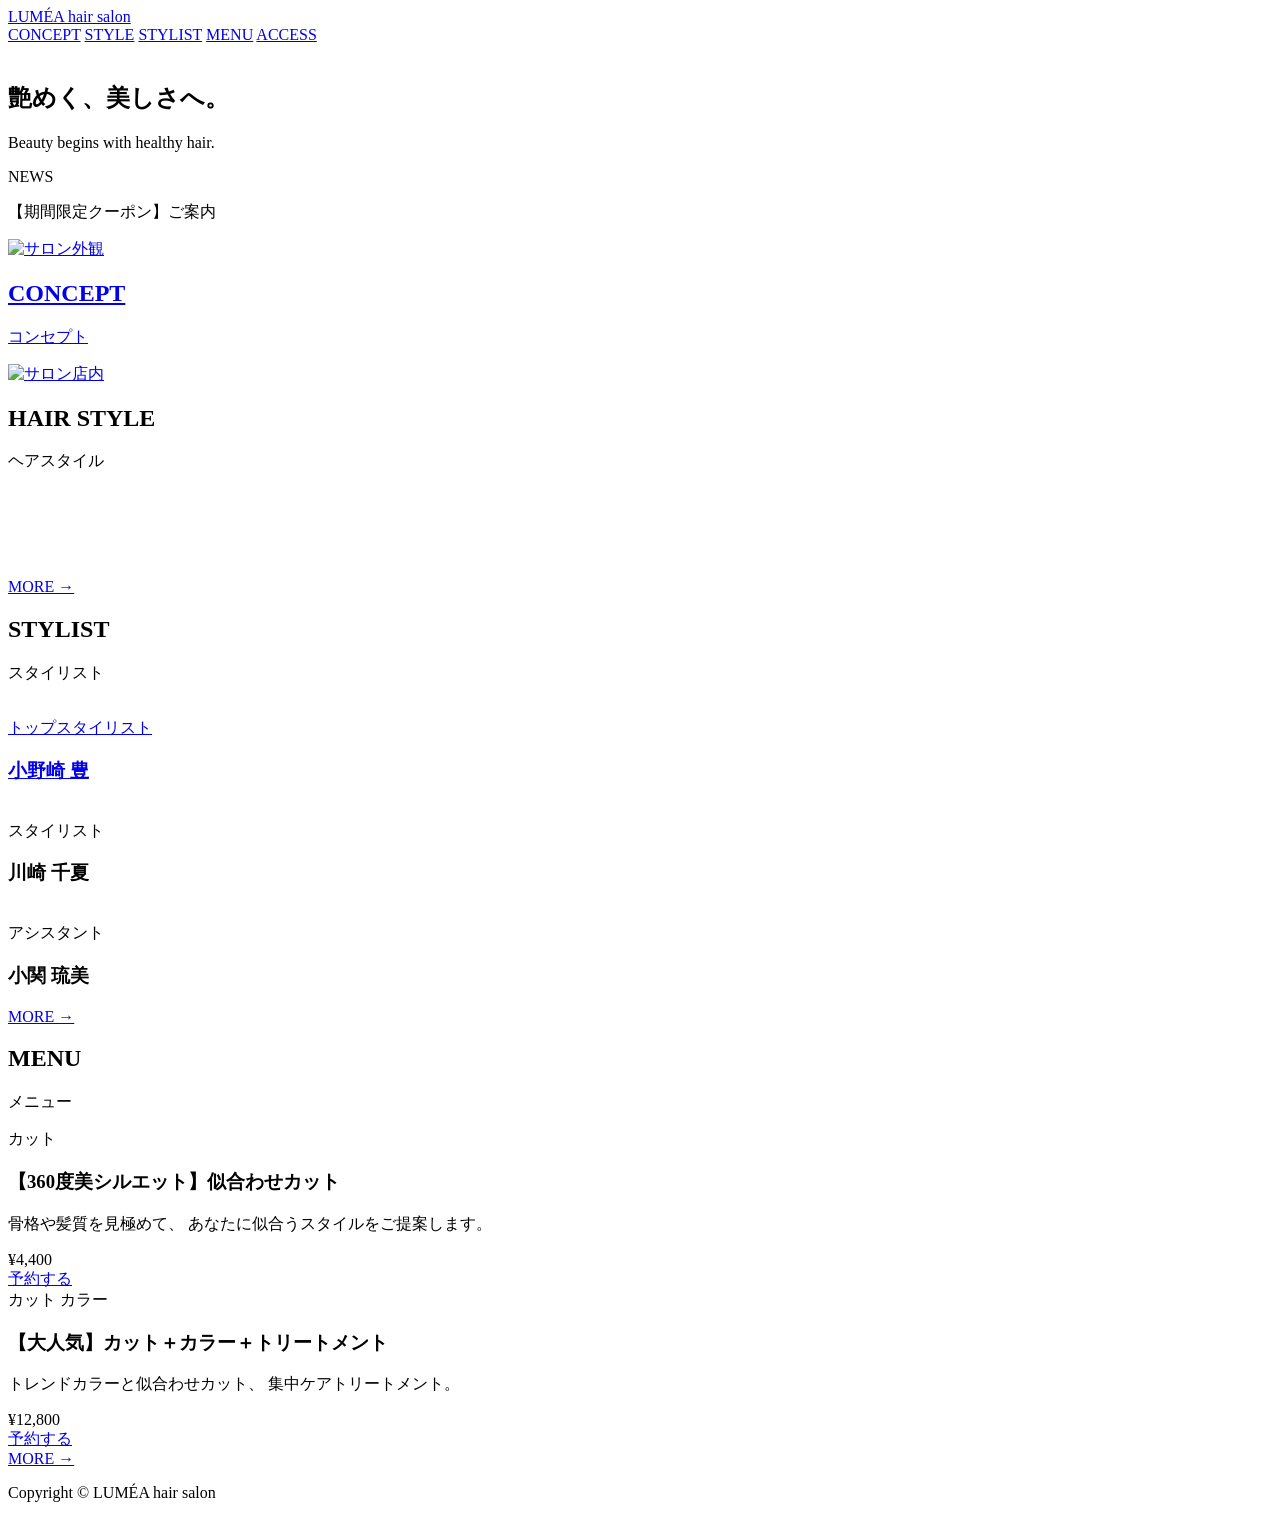
==== index.html @ f597b85f "Add files via upload" ====
<!DOCTYPE html>
<html lang="ja">
<head>
  <meta charset="UTF-8">
  <meta name="viewport" content="width=device-width, initial-scale=1.0">

  <title>LUMÉA hair salon</title>

  <link rel="stylesheet" href="css/style.css">
</head>

<body>

<header class="header">
  <div class="header-inner">

    <a href="index.html" class="logo">
      LUMÉA <span>hair salon</span>
    </a>

    <nav class="nav">
      <a href="concept.html">CONCEPT</a>
      <a href="style.html">STYLE</a>
      <a href="stylist.html">STYLIST</a>
      <a href="menu.html">MENU</a>
      <a href="#">ACCESS</a>
    </nav>

  </div>
</header>


<main>

<!-- メインビジュアル -->
<section class="hero">

  <picture>
    <!-- スマホ -->
    <source
      media="(max-width: 768px)"
      srcset="images/main-sp.png"
    >

    <!-- PC -->
    <img
      src="images/main.png"
      alt="LUMÉA hair salon"
    >
  </picture>

  <div class="hero-text">
    <h1>艶めく、美しさへ。</h1>
    <p>Beauty begins with healthy hair.</p>
  </div>

</section>


  <!-- NEWS -->
  <section class="news">
    <span>NEWS</span>
    <p>【期間限定クーポン】ご案内</p>
  </section>


  <!-- CONCEPT -->
  <section class="concept-feature fade-up">

    <a href="concept.html" class="concept-feature-link">
  
      <!-- PCだけ表示 -->
      <div class="concept-feature-image concept-image-left">
        <img src="images/concept01.png" alt="サロン外観">
      </div>
  
      <!-- CONCEPT -->
      <div class="concept-feature-center">
        <h2>CONCEPT</h2>
        <p>コンセプト</p>
      </div>
  
      <!-- PC・スマホ両方表示 -->
      <div class="concept-feature-image concept-image-right">
        <img src="images/concept02.png" alt="サロン店内">
      </div>
  
    </a>
  
  </section>

<!-- HAIR STYLE -->
<section class="section">

    <div class="section-heading">
      <div class="section-title">
        <h2>HAIR STYLE</h2>
        <p>ヘアスタイル</p>
      </div>
    </div>
  
    <div class="style-grid">
  
      <article>
        <img src="images/style01.png" alt="">
      </article>
  
      <article>
        <img src="images/style02.png" alt="">
      </article>
  
      <article>
        <img src="images/style03.png" alt="">
      </article>
  
      <article>
        <img src="images/style04.png" alt="">
      </article>
  
      <article>
        <img src="images/style05.png" alt="">
      </article>
  
    </div>
  
    <div class="section-more-wrap">
      <a href="style.html" class="more">
        MORE →
      </a>
    </div>
  
  </section>

 <!-- STYLIST -->
<section class="section">

    <div class="section-heading">
  
      <div class="section-title">
        <h2>STYLIST</h2>
        <p>スタイリスト</p>
      </div>
  
    </div>
  
  
    <div class="staff-grid">
  
      <a href="stylist-onozaki.html" class="staff-card staff-fade">
  
        <img src="images/staff01.jpeg" alt="">
  
        <div>
          <span>トップスタイリスト</span>
          <h3>小野崎 豊</h3>
        </div>
  
      </a>
  
  
      <div class="staff-card staff-fade">
  
        <img src="images/staff02.png" alt="">
  
        <div>
          <span>スタイリスト</span>
          <h3>川崎 千夏</h3>
        </div>
  
      </div>
  
  
      <div class="staff-card staff-fade">
  
        <img src="images/staff03.png" alt="">
  
        <div>
          <span>アシスタント</span>
          <h3>小関 琉美</h3>
        </div>
  
      </div>
  
    </div>
  
  
    <div class="section-more-wrap">
      <a href="stylist.html" class="more">
        MORE →
      </a>
    </div>
  
  </section>

  <!-- MENU -->
<section class="section">

    <div class="section-heading">
  
      <div class="section-title">
        <h2>MENU</h2>
        <p>メニュー</p>
      </div>
  
    </div>
  
  
    <div class="menu-list">
  
      <div class="menu-item">
  
        <div class="menu-content">
  
          <div class="menu-tags">
            <span>カット</span>
          </div>
  
          <h3>
            【360度美シルエット】似合わせカット
          </h3>
  
          <p>
            骨格や髪質を見極めて、
            あなたに似合うスタイルをご提案します。
          </p>
  
        </div>
  
        <div class="menu-price">
          ¥4,400
        </div>
  
        <a href="#" class="reserve-btn">
          予約する
        </a>
  
      </div>
  
  
      <div class="menu-item">
  
        <div class="menu-content">
  
          <div class="menu-tags">
            <span>カット</span>
            <span>カラー</span>
          </div>
  
          <h3>
            【大人気】カット＋カラー＋トリートメント
          </h3>
  
          <p>
            トレンドカラーと似合わせカット、
            集中ケアトリートメント。
          </p>
  
        </div>
  
        <div class="menu-price">
          ¥12,800
        </div>
  
        <a href="#" class="reserve-btn">
          予約する
        </a>
  
      </div>
  
    </div>
  
  
    <div class="section-more-wrap">
      <a href="menu.html" class="more">
        MORE →
      </a>
    </div>
  
  </section>

</main>


<footer class="footer">
  <p>Copyright © LUMÉA hair salon</p>
</footer>


<script src="js/script.js"></script>

</body>
</html>
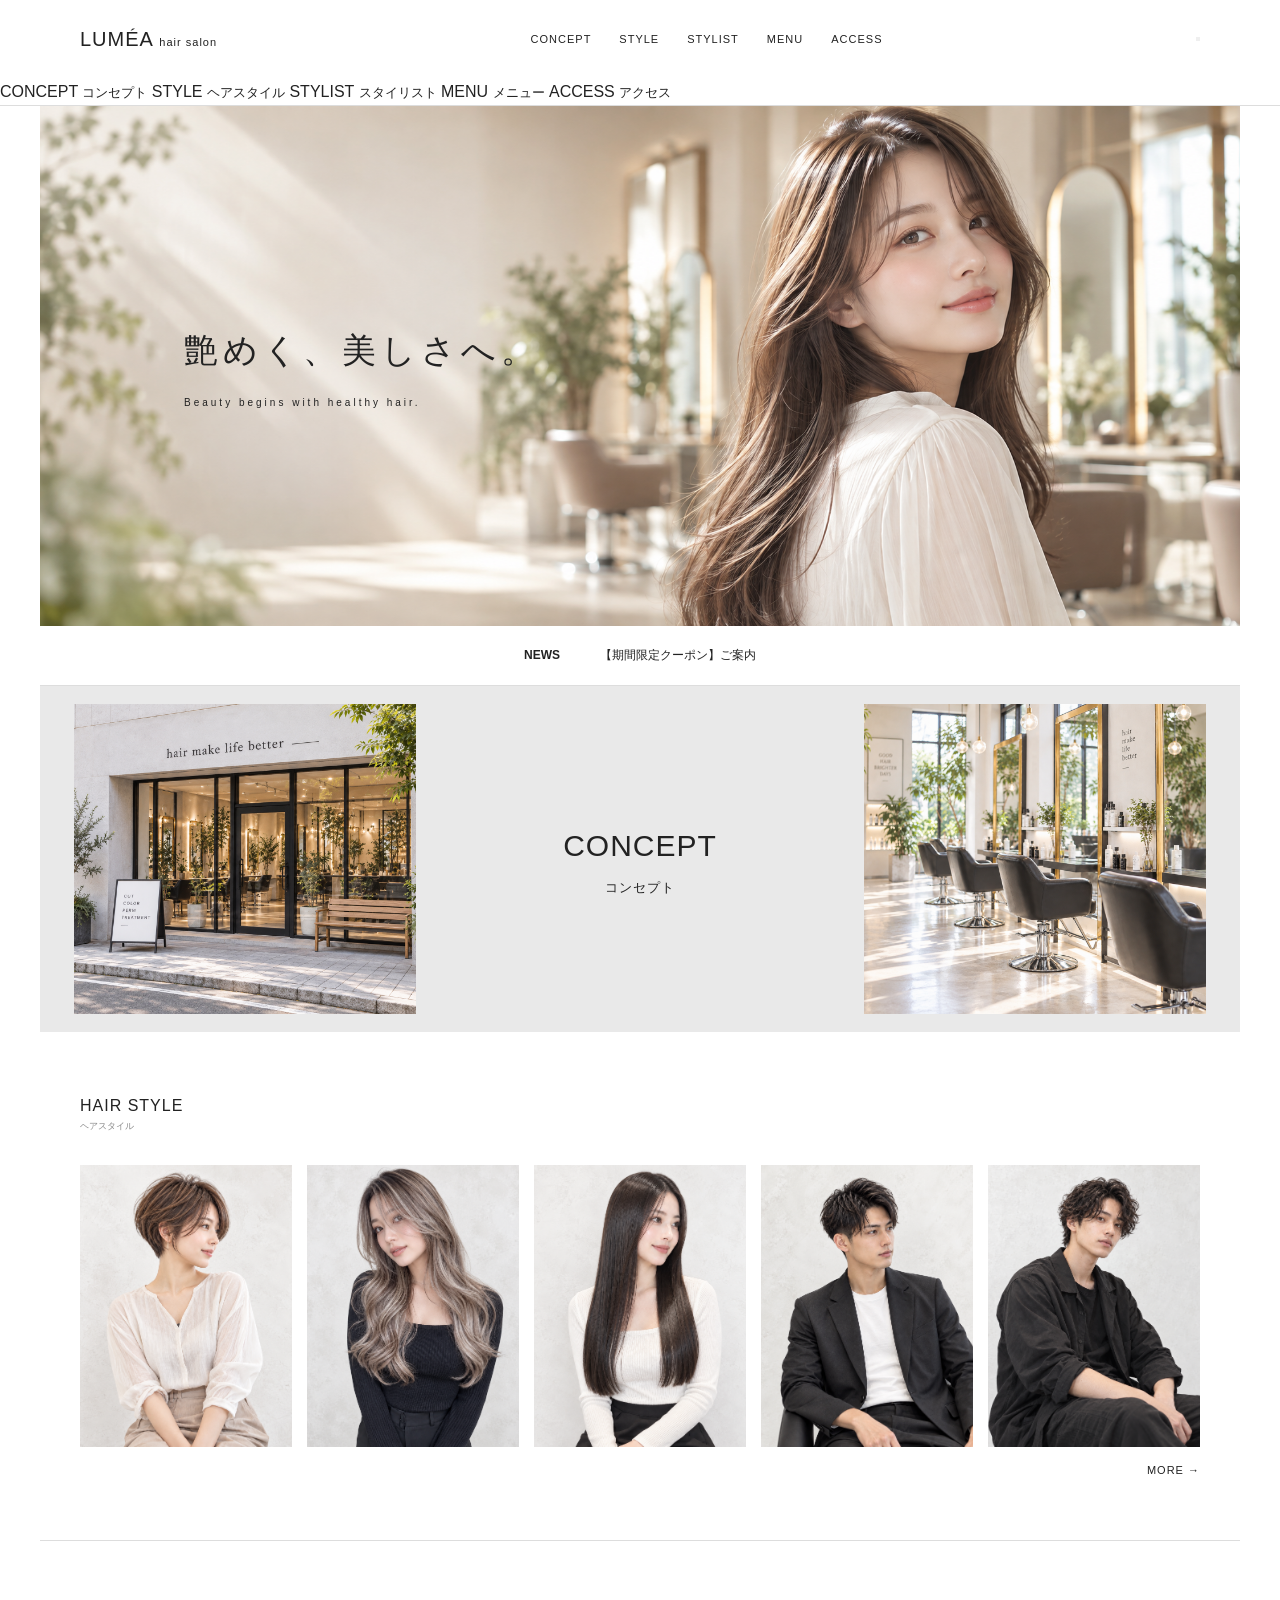
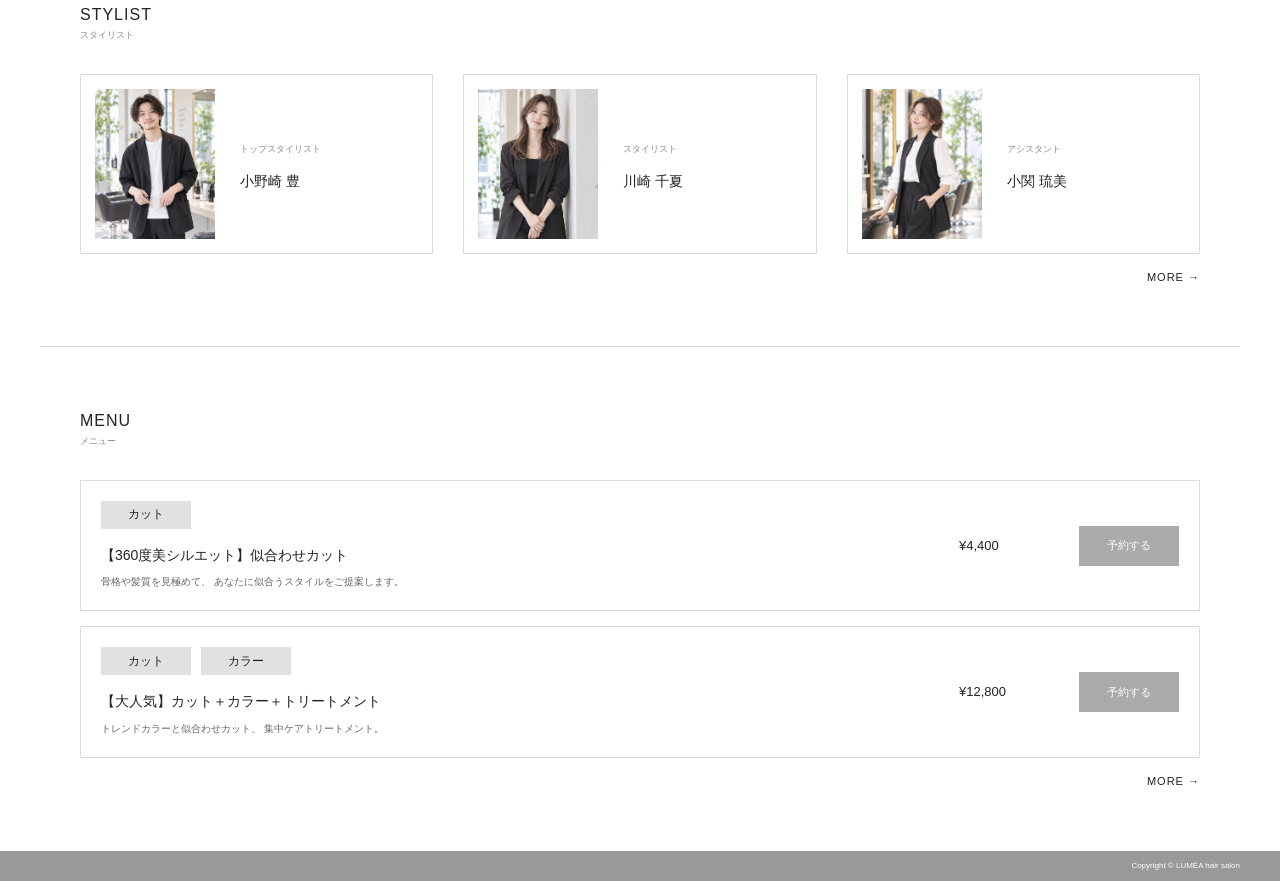
==== commit ab7de45e: "Add files via upload" ====
--- a/index.html
+++ b/index.html
@@ -11,24 +11,69 @@
 
 <body>
 
-<header class="header">
-  <div class="header-inner">
-
-    <a href="index.html" class="logo">
-      LUMÉA <span>hair salon</span>
-    </a>
-
-    <nav class="nav">
-      <a href="concept.html">CONCEPT</a>
-      <a href="style.html">STYLE</a>
-      <a href="stylist.html">STYLIST</a>
-      <a href="menu.html">MENU</a>
-      <a href="#">ACCESS</a>
+  <header class="header">
+
+    <div class="header-inner">
+  
+      <a href="index.html" class="logo">
+        LUMÉA <span>hair salon</span>
+      </a>
+  
+      <!-- PC NAV -->
+      <nav class="nav">
+        <a href="concept.html">CONCEPT</a>
+        <a href="style.html">STYLE</a>
+        <a href="stylist.html">STYLIST</a>
+        <a href="menu.html">MENU</a>
+        <a href="#">ACCESS</a>
+      </nav>
+  
+      <!-- SP HAMBURGER -->
+      <button
+        class="hamburger"
+        id="hamburger"
+        aria-label="メニューを開く"
+        aria-expanded="false"
+        aria-controls="spNav"
+      >
+        <span></span>
+        <span></span>
+        <span></span>
+      </button>
+  
+    </div>
+  
+    <!-- SP NAV -->
+    <nav class="sp-nav" id="spNav">
+  
+      <a href="concept.html">
+        <span>CONCEPT</span>
+        <small>コンセプト</small>
+      </a>
+  
+      <a href="style.html">
+        <span>STYLE</span>
+        <small>ヘアスタイル</small>
+      </a>
+  
+      <a href="stylist.html">
+        <span>STYLIST</span>
+        <small>スタイリスト</small>
+      </a>
+  
+      <a href="menu.html">
+        <span>MENU</span>
+        <small>メニュー</small>
+      </a>
+  
+      <a href="#">
+        <span>ACCESS</span>
+        <small>アクセス</small>
+      </a>
+  
     </nav>
-
-  </div>
-</header>
-
+  
+  </header>
 
 <main>
 
--- a/css/style.css
+++ b/css/style.css
@@ -0,0 +1,2770 @@
+/* =========================
+RESET
+========================= */
+
+* {
+  margin: 0;
+  padding: 0;
+  box-sizing: border-box;
+}
+
+body {
+  font-family:
+    "Helvetica Neue",
+    Arial,
+    "Hiragino Kaku Gothic ProN",
+    "Yu Gothic",
+    sans-serif;
+
+  color: #222;
+  background: #fff;
+  line-height: 1.7;
+}
+
+img {
+  width: 100%;
+  display: block;
+}
+
+a {
+  color: inherit;
+  text-decoration: none;
+}
+
+
+/* =========================
+HEADER
+========================= */
+
+.header {
+  background: #fff;
+  border-bottom: 1px solid #ddd;
+}
+
+.header-inner {
+  max-width: 1200px;
+
+  margin: 0 auto;
+
+  padding: 22px 40px;
+
+  display: flex;
+  justify-content: space-between;
+  align-items: center;
+}
+
+.logo {
+  font-size: 20px;
+  letter-spacing: 1px;
+}
+
+.logo span {
+  font-size: 11px;
+}
+
+.nav {
+  display: flex;
+  gap: 28px;
+}
+
+.nav a {
+  font-size: 11px;
+  letter-spacing: 1px;
+
+  position: relative;
+}
+
+.nav a::after {
+  content: "";
+
+  position: absolute;
+
+  left: 0;
+  bottom: -5px;
+
+  width: 0;
+  height: 1px;
+
+  background: #333;
+
+  transition: 0.3s;
+}
+
+.nav a:hover::after {
+  width: 100%;
+}
+
+
+/* =========================
+MAIN
+========================= */
+
+main {
+  max-width: 1200px;
+  margin: auto;
+}
+
+
+/* =========================
+HERO
+========================= */
+
+.hero {
+  position: relative;
+}
+
+.hero img {
+  height: 520px;
+  object-fit: cover;
+}
+
+.hero-text {
+  position: absolute;
+
+  top: 50%;
+  left: 12%;
+
+  transform: translateY(-50%);
+}
+
+.hero-text h1 {
+  font-family: serif;
+
+  font-size: 34px;
+  font-weight: normal;
+
+  letter-spacing: 5px;
+}
+
+.hero-text p {
+  margin-top: 14px;
+
+  font-size: 10px;
+  letter-spacing: 3px;
+}
+
+/* =========================
+スマホ HERO 最終調整
+========================= */
+
+@media (max-width: 768px) {
+
+  .hero-text {
+    top: 35%;
+    left: 4%;
+    width: 45%;
+    transform: translateY(-50%);
+  }
+
+  .hero-text h1 {
+    font-size: 22px;
+    letter-spacing: 3px;
+    line-height: 1.6;
+    white-space: nowrap;
+  }
+
+  .hero-text p {
+    margin-top: 10px;
+    font-size: 8px;
+    letter-spacing: 2px;
+    white-space: nowrap;
+  }
+
+}
+
+
+/* =========================
+NEWS
+========================= */
+
+.news {
+  min-height: 60px;
+
+  display: flex;
+  justify-content: center;
+  align-items: center;
+
+  gap: 40px;
+
+  border-bottom: 1px solid #ddd;
+
+  font-size: 12px;
+}
+
+.news span {
+  font-weight: bold;
+}
+
+
+/* =========================
+SECTION
+========================= */
+
+.section {
+  padding: 60px 40px;
+}
+
+.section + .section {
+  border-top: 1px solid #ddd;
+}
+
+.section-title {
+  margin-bottom: 30px;
+}
+
+.section-title h2 {
+  font-size: 16px;
+  font-weight: normal;
+  letter-spacing: 1px;
+}
+
+.section-title p {
+  font-size: 9px;
+  color: #888;
+}
+
+.section-heading {
+  display: flex;
+
+  justify-content: space-between;
+  align-items: flex-start;
+}
+
+/* =========================
+MORE
+========================= */
+
+.section-more-wrap {
+    display: flex;
+    justify-content: flex-end;
+  
+    margin-top: 14px;
+  }
+  
+  .section-more-wrap .more {
+    display: inline-block;
+  
+    font-size: 11px;
+    letter-spacing: 1px;
+  
+    transition: opacity 0.3s ease,
+                transform 0.3s ease;
+  }
+  
+  .section-more-wrap .more:hover {
+    opacity: 0.55;
+  
+    transform: translateX(3px);
+  }
+
+/* =========================
+CONCEPT
+========================= */
+
+.concept-grid {
+  display: grid;
+
+  grid-template-columns: 1fr 1fr;
+
+  gap: 30px;
+}
+
+.concept-grid img {
+  height: 240px;
+
+  object-fit: cover;
+
+  transition: 0.4s;
+}
+
+.concept-grid a {
+  overflow: hidden;
+}
+
+.concept-grid a:hover img {
+  transform: scale(1.04);
+}
+
+
+/* =========================
+STYLE
+========================= */
+
+.style-grid {
+  display: grid;
+
+  grid-template-columns: repeat(5, 1fr);
+
+  gap: 15px;
+}
+
+.style-grid img {
+  aspect-ratio: 3 / 4;
+  object-fit: cover;
+
+  transition: 0.4s;
+}
+
+.style-grid article {
+  overflow: hidden;
+}
+
+.style-grid article:hover img {
+  transform: scale(1.05);
+}
+
+
+/* =========================
+STAFF
+========================= */
+
+.staff-grid {
+  display: grid;
+
+  grid-template-columns: repeat(3, 1fr);
+
+  gap: 30px;
+}
+
+.staff-card {
+  display: grid;
+
+  grid-template-columns: 120px 1fr;
+
+  align-items: center;
+
+  gap: 25px;
+
+  border: 1px solid #ddd;
+
+  padding: 14px;
+}
+
+.staff-card img {
+  height: 150px;
+  object-fit: cover;
+}
+
+.staff-card span {
+  font-size: 9px;
+  color: #888;
+}
+
+.staff-card h3 {
+  margin-top: 10px;
+
+  font-size: 14px;
+  font-weight: normal;
+}
+
+/* =========================
+STYLIST FADE
+========================= */
+
+.staff-fade {
+    opacity: 0;
+  
+    transform:
+      translateY(30px)
+      scale(0.97);
+  
+    transition:
+      opacity 0.7s ease,
+      transform 0.7s ease;
+  }
+  
+  .staff-fade.show {
+    opacity: 1;
+  
+    transform:
+      translateY(0)
+      scale(1);
+  }
+
+  /* =========================
+STAFF CARD HOVER
+========================= */
+
+.staff-card {
+    transition:
+      transform 0.35s ease,
+      box-shadow 0.35s ease,
+      background 0.35s ease;
+  }
+  
+  /* カーソルを当てた時 */
+  .staff-card:hover {
+    transform: translateY(-8px);
+  
+    box-shadow:
+      0 12px 30px rgba(0, 0, 0, 0.12);
+  
+    background: #fff;
+  }
+
+  @media (max-width: 768px) {
+
+    .staff-fade {
+      opacity: 0;
+  
+      transform: translateY(25px);
+  
+      transition:
+        opacity 0.6s ease,
+        transform 0.6s ease;
+    }
+  
+    .staff-fade.show {
+      opacity: 1;
+  
+      transform: translateY(0);
+    }
+  
+  }
+
+  @media (max-width: 768px) {
+
+    .staff-card:active {
+      transform: scale(0.98);
+    }
+  
+  }
+
+/* =========================
+MENU
+========================= */
+
+.menu-list {
+  display: flex;
+
+  flex-direction: column;
+
+  gap: 15px;
+}
+
+.menu-item {
+  border: 1px solid #ddd;
+
+  padding: 20px;
+
+  display: grid;
+
+  grid-template-columns:
+    1fr
+    100px
+    100px;
+
+  gap: 20px;
+
+  align-items: center;
+}
+
+.menu-tags {
+  display: flex;
+  gap: 5px;
+
+  margin-bottom: 8px;
+}
+
+.menu-tags span {
+  border: 1px solid #aaa;
+
+  padding: 1px 5px;
+
+  font-size: 8px;
+}
+
+.menu-content h3 {
+  font-size: 14px;
+  font-weight: normal;
+}
+
+.menu-content p {
+  margin-top: 6px;
+
+  font-size: 10px;
+
+  color: #666;
+}
+
+.menu-price {
+  font-size: 13px;
+}
+
+.reserve-btn {
+  display: flex;
+
+  justify-content: center;
+  align-items: center;
+
+  height: 40px;
+
+  background: #aaa;
+  color: #fff;
+
+  font-size: 11px;
+
+  transition: 0.3s;
+}
+
+.reserve-btn:hover {
+  background: #777;
+}
+
+
+/* =========================
+FOOTER
+========================= */
+
+.footer {
+  background: #999;
+
+  color: #fff;
+
+  text-align: right;
+
+  padding: 8px 40px;
+
+  font-size: 8px;
+}
+
+
+/* =========================
+SP
+========================= */
+
+@media (max-width: 768px) {
+
+  .header-inner {
+    padding: 18px 20px;
+  }
+
+  .nav {
+    display: none;
+  }
+
+
+  main {
+    width: 100%;
+  }
+
+
+  .hero img {
+    height: 450px;
+  }
+
+  .hero-text {
+    left: 8%;
+  }
+
+  .hero-text h1 {
+    font-size: 25px;
+  }
+
+
+  .section {
+    padding: 45px 20px;
+  }
+
+
+  .concept-grid {
+    grid-template-columns: 1fr;
+  }
+
+
+  .style-grid {
+    grid-template-columns:
+      repeat(2, 1fr);
+  }
+
+
+  .staff-grid {
+    grid-template-columns: 1fr;
+  }
+
+
+  .menu-item {
+    grid-template-columns: 1fr;
+  }
+
+  .menu-price {
+    text-align: right;
+  }
+
+}
+
+/* =========================
+RESPONSIVE
+スマホ・タブレット対応
+========================= */
+
+/* タブレット */
+@media (max-width: 1024px) {
+
+    .header-inner,
+    main {
+      width: 100%;
+    }
+  
+    .header-inner {
+      padding: 20px 30px;
+    }
+  
+    .nav {
+      gap: 18px;
+    }
+  
+    .hero img {
+      height: 480px;
+    }
+  
+    .style-grid {
+      grid-template-columns: repeat(3, 1fr);
+    }
+  
+    .style-page-grid {
+      grid-template-columns: repeat(3, 1fr);
+    }
+  
+    .staff-grid {
+      grid-template-columns: 1fr 1fr;
+    }
+  
+    .stylist-grid {
+      grid-template-columns: 1fr;
+    }
+  }
+  
+  
+  /* =========================
+  スマホ
+  ========================= */
+  
+  @media (max-width: 768px) {
+  
+    body {
+      font-size: 14px;
+    }
+  
+    /* -------------------------
+    HEADER
+    ------------------------- */
+  
+    .header {
+      position: sticky;
+      top: 0;
+      z-index: 1000;
+  
+      background: rgba(255, 255, 255, 0.96);
+    }
+  
+    .header-inner {
+      padding: 16px 20px;
+    }
+  
+    .logo {
+      font-size: 17px;
+    }
+  
+    .logo span {
+      font-size: 9px;
+    }
+  
+    /* PCメニューは非表示 */
+    .nav {
+      display: none;
+    }
+  
+  
+    /* -------------------------
+    MAIN
+    ------------------------- */
+  
+    main {
+      width: 100%;
+    }
+  
+  
+    /* -------------------------
+    HERO
+    ------------------------- */
+  
+    .hero {
+      width: 100%;
+    }
+  
+    .hero img {
+      height: 520px;
+  
+      object-fit: cover;
+  
+      /* 顔の位置に合わせて調整可能 */
+      object-position: 60% center;
+    }
+  
+    .hero-text {
+      top: 50%;
+      left: 8%;
+  
+      width: 80%;
+    }
+  
+    .hero-text h1 {
+      font-size: 25px;
+  
+      letter-spacing: 3px;
+  
+      line-height: 1.7;
+    }
+  
+    .hero-text p {
+      margin-top: 10px;
+  
+      font-size: 8px;
+  
+      letter-spacing: 2px;
+    }
+  
+  
+    /* -------------------------
+    NEWS
+    ------------------------- */
+  
+    .news {
+      min-height: 55px;
+  
+      padding: 12px 20px;
+  
+      gap: 15px;
+  
+      justify-content: flex-start;
+  
+      font-size: 10px;
+    }
+  
+    .news span {
+      flex-shrink: 0;
+    }
+  
+  
+    /* -------------------------
+    SECTION
+    ------------------------- */
+  
+    .section {
+      padding: 45px 20px;
+    }
+  
+    .section-title {
+      margin-bottom: 20px;
+    }
+  
+    .section-title h2 {
+      font-size: 15px;
+    }
+  
+    .section-heading {
+      align-items: center;
+    }
+  
+   
+    /* -------------------------
+    CONCEPT
+    ------------------------- */
+  
+    .concept-grid {
+      grid-template-columns: 1fr;
+  
+      gap: 15px;
+    }
+  
+    .concept-grid img {
+      height: 220px;
+    }
+  
+  
+    /* -------------------------
+    HAIR STYLE
+    ------------------------- */
+  
+    .style-grid {
+      grid-template-columns: repeat(2, 1fr);
+  
+      gap: 12px;
+    }
+  
+    .style-grid img {
+      width: 100%;
+  
+      aspect-ratio: 3 / 4;
+  
+      object-fit: cover;
+    }
+  
+  
+    /* -------------------------
+    STAFF
+    ------------------------- */
+  
+    .staff-grid {
+      grid-template-columns: 1fr;
+  
+      gap: 15px;
+    }
+  
+    .staff-card {
+      grid-template-columns: 110px 1fr;
+  
+      gap: 15px;
+  
+      padding: 12px;
+    }
+  
+    .staff-card img {
+      height: 130px;
+    }
+  
+    .staff-card h3 {
+      font-size: 13px;
+    }
+  
+  
+    /* -------------------------
+    MENU
+    ------------------------- */
+  
+    .menu-item {
+      grid-template-columns: 1fr;
+  
+      gap: 12px;
+  
+      padding: 16px;
+    }
+  
+    .menu-content h3 {
+      font-size: 13px;
+  
+      line-height: 1.7;
+    }
+  
+    .menu-content p {
+      font-size: 9px;
+  
+      line-height: 1.8;
+    }
+  
+    .menu-price {
+      text-align: right;
+  
+      font-size: 14px;
+    }
+  
+    .reserve-btn {
+      width: 100%;
+  
+      height: 44px;
+  
+      font-size: 12px;
+    }
+  
+  
+    /* -------------------------
+    SUB PAGE HEADER
+    ------------------------- */
+  
+    .page-header {
+      padding: 25px 20px;
+    }
+  
+    .page-header h1 {
+      font-size: 16px;
+    }
+  
+  
+    /* -------------------------
+    CONCEPT PAGE
+    ------------------------- */
+  
+    .concept-page {
+      padding: 45px 20px;
+    }
+  
+    .concept-row,
+    .concept-row.reverse {
+      display: flex;
+  
+      flex-direction: column;
+  
+      gap: 25px;
+  
+      margin-bottom: 60px;
+  
+      direction: ltr;
+    }
+  
+    .concept-row img {
+      width: 100%;
+  
+      height: 250px;
+  
+      object-fit: cover;
+    }
+  
+    .concept-text h2 {
+      font-size: 18px;
+  
+      margin-bottom: 18px;
+    }
+  
+    .concept-text p {
+      font-size: 11px;
+  
+      line-height: 2;
+    }
+  
+  
+    /* -------------------------
+    STYLE PAGE
+    ------------------------- */
+  
+    .style-page {
+      padding: 45px 20px;
+    }
+  
+    .style-page-grid {
+      grid-template-columns: repeat(2, 1fr);
+  
+      gap: 25px 12px;
+    }
+  
+    .style-card h2 {
+      font-size: 11px;
+    }
+  
+    .style-card p {
+      font-size: 8px;
+  
+      line-height: 1.7;
+    }
+  
+  
+    /* -------------------------
+    STYLIST PAGE
+    ------------------------- */
+  
+    .stylist-page {
+      padding: 45px 20px;
+    }
+  
+    .stylist-grid {
+      grid-template-columns: 1fr;
+  
+      gap: 18px;
+    }
+  
+    .stylist-box {
+      grid-template-columns: 110px 1fr;
+  
+      gap: 18px;
+  
+      padding: 12px;
+    }
+  
+    .stylist-box img {
+      height: 145px;
+    }
+  
+    .stylist-box h2 {
+      font-size: 14px;
+    }
+  
+  
+    /* -------------------------
+    FOOTER
+    ------------------------- */
+  
+    .footer {
+      padding: 10px 20px;
+  
+      text-align: center;
+  
+      font-size: 7px;
+    }
+  }
+  
+  
+  /* =========================
+  小さいスマホ
+  iPhone SEくらい
+  ========================= */
+  
+  @media (max-width: 480px) {
+  
+    .hero img {
+      height: 470px;
+    }
+  
+    .hero-text h1 {
+      font-size: 22px;
+  
+      letter-spacing: 2px;
+    }
+  
+    .section {
+      padding: 40px 16px;
+    }
+  
+    .style-grid {
+      gap: 8px;
+    }
+  
+    .style-page-grid {
+      gap: 20px 8px;
+    }
+  
+    .staff-card {
+      grid-template-columns: 95px 1fr;
+    }
+  
+    .staff-card img {
+      height: 115px;
+    }
+  
+    .stylist-box {
+      grid-template-columns: 95px 1fr;
+    }
+  
+    .stylist-box img {
+      height: 125px;
+    }
+  }
+/* =========================
+CONCEPT
+========================= */
+
+.concept-feature {
+    padding: 0;
+    background: #e9e9e9;
+  }
+  
+  
+  /* section全体クリック可能 */
+  .concept-feature-link {
+    display: grid;
+  
+    grid-template-columns: 1fr 0.9fr 1fr;
+  
+    align-items: center;
+  
+    gap: 70px;
+  
+    padding: 18px 34px;
+  
+    color: inherit;
+    text-decoration: none;
+  
+    transition: background 0.3s ease;
+  }
+  
+  
+  .concept-feature-link:hover {
+    background: #dfdfdf;
+  }
+  
+  
+  /* =========================
+  画像
+  ========================= */
+  
+  .concept-feature-image {
+    overflow: hidden;
+  }
+  
+  
+  .concept-feature-image img {
+    display: block;
+  
+    width: 100%;
+    height: 310px;
+  
+    object-fit: cover;
+  
+    transition: transform 0.5s ease;
+  }
+  
+  
+  .concept-feature-link:hover
+  .concept-feature-image img {
+    transform: scale(1.03);
+  }
+  
+  
+  /* =========================
+  中央文字
+  ========================= */
+  
+  .concept-feature-center {
+    text-align: center;
+  }
+  
+  
+  .concept-feature-center h2 {
+    margin-bottom: 6px;
+  
+    font-size: 30px;
+    font-weight: 400;
+  
+    letter-spacing: 1px;
+  }
+  
+  
+  .concept-feature-center p {
+    font-size: 13px;
+  
+    letter-spacing: 1px;
+  }
+  
+  
+  
+  /* =========================
+  SMARTPHONE
+  ========================= */
+  
+  @media (max-width: 768px) {
+  
+    .concept-feature {
+      width: 100%;
+    }
+  
+  
+    .concept-feature-link {
+      display: grid;
+  
+      /*
+      左 = 文字
+      右 = 写真
+      */
+      grid-template-columns: 40% 60%;
+  
+      grid-template-areas:
+        "text image";
+  
+      gap: 0;
+  
+      padding: 0;
+  
+      width: 100%;
+  
+      min-height: 200px;
+    }
+  
+  
+    /* =========================
+    concept01を消す
+    ========================= */
+  
+    .concept-image-left {
+      display: none;
+    }
+  
+  
+    /* 念のため1番最初の画像も非表示 */
+    .concept-feature-link
+    .concept-feature-image:first-child {
+      display: none;
+    }
+  
+  
+    /* =========================
+    左：文字
+    ========================= */
+  
+    .concept-feature-center {
+      grid-area: text;
+  
+      display: flex;
+  
+      flex-direction: column;
+  
+      justify-content: center;
+      align-items: center;
+  
+      width: 100%;
+  
+      padding: 20px 10px;
+  
+      text-align: center;
+    }
+  
+  
+    .concept-feature-center h2 {
+      margin: 0 0 5px;
+  
+      font-size: 20px;
+      font-weight: 400;
+  
+      letter-spacing: 1px;
+    }
+  
+  
+    .concept-feature-center p {
+      margin: 0;
+  
+      font-size: 10px;
+  
+      letter-spacing: 1px;
+    }
+  
+  
+    /* =========================
+    右：concept02
+    ========================= */
+  
+    .concept-image-right {
+      grid-area: image;
+  
+      display: block;
+  
+      width: 100%;
+      height: 200px;
+  
+      overflow: hidden;
+    }
+  
+  
+    .concept-image-right img {
+      display: block;
+  
+      width: 100%;
+      height: 100%;
+  
+      object-fit: cover;
+  
+      object-position: center;
+    }
+  
+  }
+
+  /* =========================
+CONCEPT PAGE
+========================= */
+
+.concept-main {
+    max-width: 1200px;
+    margin: 0 auto;
+  }
+  
+  
+  /* =========================
+  PAGE TITLE
+  ========================= */
+  
+  .concept-page-title {
+    text-align: center;
+  
+    padding: 45px 40px 18px;
+  }
+  
+  .concept-page-title h1 {
+    margin: 0;
+  
+    font-size: 30px;
+    font-weight: 400;
+  
+    letter-spacing: 1px;
+  }
+  
+  .concept-page-title p {
+    margin-top: 4px;
+  
+    font-size: 13px;
+  
+    letter-spacing: 1px;
+  }
+  
+  
+  /* タイトル下の横線 */
+  
+  .concept-page-title::after {
+    content: "";
+  
+    display: block;
+  
+    width: 100%;
+    height: 5px;
+  
+    margin-top: 12px;
+  
+    background: #dedede;
+  }
+  
+  
+  /* =========================
+  CONCEPT BLOCK
+  ========================= */
+  
+  .concept-block {
+    display: grid;
+  
+    grid-template-columns: 1fr 1fr;
+  
+    align-items: center;
+  
+    gap: 80px;
+  
+    padding: 70px 65px;
+  }
+  
+  
+  /* =========================
+  TEXT
+  ========================= */
+  
+  .concept-block-text {
+    padding: 20px 10px;
+  }
+  
+  .concept-block-text h2 {
+    margin-bottom: 24px;
+  
+    font-size: 24px;
+    font-weight: 500;
+  
+    letter-spacing: 1px;
+  }
+  
+  .concept-block-text h3 {
+    margin-bottom: 24px;
+  
+    font-size: 20px;
+    font-weight: 400;
+  
+    line-height: 1.8;
+  }
+  
+  .concept-block-text p {
+    margin-bottom: 22px;
+  
+    font-size: 16px;
+  
+    line-height: 1.9;
+  }
+  
+  
+  /* =========================
+  IMAGE
+  ========================= */
+  
+  .concept-block-image {
+    overflow: hidden;
+  }
+  
+  .concept-block-image img {
+    display: block;
+  
+    width: 100%;
+    height: 360px;
+  
+    object-fit: cover;
+  
+    transition: transform 0.5s ease;
+  }
+  
+  
+  /* カーソルを当てると少しズーム */
+  
+  .concept-block-image:hover img {
+    transform: scale(1.03);
+  }
+  
+  /* =========================
+  CONCEPT PAGE SMARTPHONE
+  ========================= */
+  
+  @media (max-width: 768px) {
+  
+    .concept-main {
+      width: 100%;
+    }
+  
+  
+    /* -------------------------
+    TITLE
+    ------------------------- */
+  
+    .concept-page-title {
+      padding: 30px 20px 14px;
+    }
+  
+    .concept-page-title h1 {
+      font-size: 22px;
+    }
+  
+    .concept-page-title p {
+      font-size: 10px;
+    }
+  
+    .concept-page-title::after {
+      height: 3px;
+  
+      margin-top: 10px;
+    }
+  
+  
+    /* -------------------------
+    BLOCK
+    ------------------------- */
+  
+    .concept-block {
+      display: flex;
+  
+      /* 全部画像→文章 */
+      flex-direction: column;
+  
+      gap: 0;
+  
+      padding: 40px 20px;
+    }
+  
+  
+    /*
+    HTML上で
+    文章→画像
+    になっているブロックも
+    スマホでは画像を先にする
+    */
+  
+    .concept-block-text-left
+    .concept-block-image {
+      order: 1;
+    }
+  
+    .concept-block-text-left
+    .concept-block-text {
+      order: 2;
+    }
+  
+  
+    /*
+    SALONはもともと
+    画像→文章なのでそのまま
+    */
+  
+    .concept-block-image-left
+    .concept-block-image {
+      order: 1;
+    }
+  
+    .concept-block-image-left
+    .concept-block-text {
+      order: 2;
+    }
+  
+  
+    /* -------------------------
+    IMAGE
+    ------------------------- */
+  
+    .concept-block-image {
+      width: 100%;
+    }
+  
+    .concept-block-image img {
+      width: 100%;
+  
+      height: auto;
+  
+      aspect-ratio: 4 / 3;
+  
+      object-fit: cover;
+    }
+  
+  
+    /* スマホではhover不要 */
+  
+    .concept-block-image:hover img {
+      transform: none;
+    }
+  
+  
+    /* -------------------------
+    TEXT
+    ------------------------- */
+  
+    .concept-block-text {
+      width: 100%;
+  
+      padding: 25px 4px 0;
+    }
+  
+    .concept-block-text h2 {
+      margin-bottom: 15px;
+  
+      font-size: 20px;
+    }
+  
+    .concept-block-text h3 {
+      margin-bottom: 16px;
+  
+      font-size: 16px;
+  
+      line-height: 1.8;
+    }
+  
+    .concept-block-text p {
+      margin-bottom: 16px;
+  
+      font-size: 13px;
+  
+      line-height: 1.9;
+    }
+  
+  }
+
+  /* =========================
+HAIR STYLE PAGE
+========================= */
+
+.style-main {
+    max-width: 1200px;
+    margin: 0 auto;
+  }
+  
+  
+  /* =========================
+  PAGE TITLE
+  ========================= */
+  
+  .style-page-title {
+    text-align: center;
+    padding: 45px 40px 18px;
+  }
+  
+  .style-page-title h1 {
+    margin: 0;
+  
+    font-size: 30px;
+    font-weight: 400;
+  
+    letter-spacing: 1px;
+  }
+  
+  .style-page-title p {
+    margin-top: 4px;
+  
+    font-size: 13px;
+  
+    letter-spacing: 1px;
+  }
+  
+  .style-page-title::after {
+    content: "";
+  
+    display: block;
+  
+    width: 100%;
+    height: 5px;
+  
+    margin-top: 12px;
+  
+    background: #dedede;
+  }
+  
+  
+  /* =========================
+  STYLE LIST
+  ========================= */
+  
+  .hair-style-list {
+    display: grid;
+  
+    grid-template-columns: repeat(4, 1fr);
+  
+    gap: 55px 18px;
+  
+    padding: 70px 90px 130px;
+  }
+  
+  
+  /* =========================
+  STYLE CARD
+  ========================= */
+  
+  .hair-style-card {
+    min-width: 0;
+  }
+  
+  .hair-style-card img {
+    width: 100%;
+  
+    aspect-ratio: 4 / 5;
+  
+    object-fit: cover;
+  
+    transition:
+      transform 0.4s ease,
+      box-shadow 0.4s ease;
+  }
+  
+  
+  /* カーソルを合わせた時 */
+  .hair-style-card:hover img {
+    transform: translateY(-6px);
+  
+    box-shadow:
+      0 12px 25px rgba(0, 0, 0, 0.12);
+  }
+  
+  
+  .hair-style-card h2 {
+    margin-top: 14px;
+  
+    font-size: 16px;
+    font-weight: 500;
+  
+    line-height: 1.5;
+  }
+  
+  
+  .hair-style-card p {
+    margin-top: 8px;
+  
+    font-size: 11px;
+  
+    line-height: 1.6;
+  }
+
+  /* =========================
+HAIR STYLE PAGE - SMARTPHONE
+========================= */
+
+@media (max-width: 768px) {
+
+    .style-main {
+      width: 100%;
+    }
+  
+  
+    /* -------------------------
+    PAGE TITLE
+    ------------------------- */
+  
+    .style-page-title {
+      padding: 30px 20px 14px;
+    }
+  
+    .style-page-title h1 {
+      font-size: 22px;
+    }
+  
+    .style-page-title p {
+      font-size: 10px;
+    }
+  
+    .style-page-title::after {
+      height: 3px;
+  
+      margin-top: 10px;
+    }
+  
+  
+    /* -------------------------
+    STYLE LIST
+    ------------------------- */
+  
+    .hair-style-list {
+      display: grid;
+  
+      grid-template-columns: repeat(2, 1fr);
+  
+      gap: 32px 12px;
+  
+      padding: 35px 16px 70px;
+    }
+  
+  
+    /* -------------------------
+    STYLE CARD
+    ------------------------- */
+  
+    .hair-style-card img {
+      width: 100%;
+  
+      aspect-ratio: 3 / 4;
+  
+      object-fit: cover;
+    }
+  
+  
+    .hair-style-card h2 {
+      margin-top: 9px;
+  
+      font-size: 12px;
+  
+      line-height: 1.5;
+    }
+  
+  
+    .hair-style-card p {
+      margin-top: 5px;
+  
+      font-size: 9px;
+  
+      line-height: 1.6;
+    }
+  
+  
+    /* スマホではhover動作を解除 */
+    .hair-style-card:hover img {
+      transform: none;
+  
+      box-shadow: none;
+    }
+  
+  }
+
+  /* =========================
+HAIR STYLE PAN ANIMATION
+========================= */
+
+.hair-style-card {
+    opacity: 0;
+  
+    transform: translateX(-40px);
+  
+    transition:
+      opacity 0.7s ease,
+      transform 0.7s ease;
+  }
+  
+  
+  /* 表示された時 */
+  .hair-style-card.show {
+    opacity: 1;
+  
+    transform: translateX(0);
+  }
+  
+  
+  /* 画像のhover */
+  .hair-style-card img {
+    transition:
+      transform 0.4s ease,
+      box-shadow 0.4s ease;
+  }
+  
+  .hair-style-card:hover img {
+    transform: scale(1.03);
+  
+    box-shadow:
+      0 12px 25px rgba(0, 0, 0, 0.12);
+  }
+
+  @media (max-width: 768px) {
+
+    .hair-style-card {
+      opacity: 0;
+  
+      transform: translateX(-25px);
+  
+      transition:
+        opacity 0.55s ease,
+        transform 0.55s ease;
+    }
+  
+    .hair-style-card.show {
+      opacity: 1;
+  
+      transform: translateX(0);
+    }
+  
+    /* スマホはhover解除 */
+    .hair-style-card:hover img {
+      transform: none;
+      box-shadow: none;
+    }
+  
+  }
+
+  /* =========================
+STYLIST PAGE
+========================= */
+
+.stylist-main {
+    max-width: 1200px;
+    margin: 0 auto;
+  }
+  
+  
+  /* =========================
+  PAGE TITLE
+  ========================= */
+  
+  .stylist-page-title {
+    text-align: center;
+  
+    padding: 45px 40px 18px;
+  }
+  
+  .stylist-page-title h1 {
+    margin: 0;
+  
+    font-size: 30px;
+    font-weight: 400;
+  
+    letter-spacing: 1px;
+  }
+  
+  .stylist-page-title p {
+    margin-top: 4px;
+  
+    font-size: 13px;
+  
+    letter-spacing: 1px;
+  }
+  
+  .stylist-page-title::after {
+    content: "";
+  
+    display: block;
+  
+    width: 100%;
+    height: 5px;
+  
+    margin-top: 12px;
+  
+    background: #dedede;
+  }
+  
+  
+  /* =========================
+  STYLIST LIST
+  ========================= */
+  
+  .stylist-list {
+    display: grid;
+  
+    grid-template-columns: repeat(2, 1fr);
+  
+    gap: 55px 45px;
+  
+    padding: 55px 80px 140px;
+  }
+  
+  
+  /* =========================
+  STYLIST CARD
+  ========================= */
+  
+  .stylist-card-rise {
+    display: grid;
+  
+    grid-template-columns: 1fr 1.05fr;
+  
+    align-items: center;
+  
+    min-height: 260px;
+  
+    border: 1px solid #d5d5d5;
+  
+    background: #fff;
+  
+    color: inherit;
+    text-decoration: none;
+  
+    overflow: hidden;
+  
+    opacity: 0;
+  
+    transform: translateY(35px);
+  
+    transition:
+      opacity 0.65s ease,
+      transform 0.65s ease,
+      box-shadow 0.35s ease,
+      border-color 0.35s ease;
+  }
+  
+  
+  /* スクロールで表示 */
+  .stylist-card-rise.show {
+    opacity: 1;
+  
+    transform: translateY(0);
+  }
+  
+  
+  /* カーソルを乗せた時 */
+  .stylist-card-rise:hover {
+    transform: translateY(-7px);
+  
+    box-shadow:
+      0 14px 30px rgba(0, 0, 0, 0.10);
+  
+    border-color: #c8c8c8;
+  }
+  
+  
+  /* =========================
+  PHOTO
+  ========================= */
+  
+  .stylist-photo {
+    height: 100%;
+  
+    overflow: hidden;
+  }
+  
+  .stylist-photo img {
+    width: 100%;
+    height: 100%;
+  
+    min-height: 260px;
+  
+    object-fit: cover;
+  
+    transition: transform 0.45s ease;
+  }
+  
+  
+  .stylist-card-rise:hover
+  .stylist-photo img {
+    transform: scale(1.035);
+  }
+  
+  
+  /* =========================
+  INFO
+  ========================= */
+  
+  .stylist-info {
+    padding: 30px 35px;
+  }
+  
+  .stylist-info span {
+    display: block;
+  
+    margin-bottom: 10px;
+  
+    font-size: 12px;
+  
+    letter-spacing: 1px;
+  }
+  
+  .stylist-info h2 {
+    margin: 0;
+  
+    font-size: 20px;
+    font-weight: 400;
+  
+    letter-spacing: 2px;
+  }
+
+  /* =========================
+STYLIST PAGE - SMARTPHONE
+========================= */
+
+@media (max-width: 768px) {
+
+    .stylist-main {
+      width: 100%;
+    }
+  
+  
+    /* -------------------------
+    TITLE
+    ------------------------- */
+  
+    .stylist-page-title {
+      padding: 30px 20px 14px;
+    }
+  
+    .stylist-page-title h1 {
+      font-size: 22px;
+    }
+  
+    .stylist-page-title p {
+      font-size: 10px;
+    }
+  
+    .stylist-page-title::after {
+      height: 3px;
+  
+      margin-top: 10px;
+    }
+  
+  
+    /* -------------------------
+    LIST
+    ------------------------- */
+  
+    .stylist-list {
+      display: grid;
+  
+      grid-template-columns: 1fr;
+  
+      gap: 22px;
+  
+      padding: 35px 16px 70px;
+    }
+  
+  
+    /* -------------------------
+    CARD
+    ------------------------- */
+  
+    .stylist-card-rise {
+      grid-template-columns: 44% 56%;
+  
+      min-height: 150px;
+  
+      transform: translateY(28px);
+  
+      transition:
+        opacity 0.6s ease,
+        transform 0.6s ease;
+    }
+  
+  
+    .stylist-card-rise.show {
+      opacity: 1;
+  
+      transform: translateY(0);
+    }
+  
+  
+    /* スマホではhover浮上を解除 */
+    .stylist-card-rise:hover {
+      transform: translateY(0);
+  
+      box-shadow: none;
+    }
+  
+  
+    .stylist-photo img {
+      min-height: 150px;
+  
+      height: 100%;
+    }
+  
+  
+    .stylist-card-rise:hover
+    .stylist-photo img {
+      transform: none;
+    }
+  
+  
+    .stylist-info {
+      padding: 20px;
+    }
+  
+    .stylist-info span {
+      margin-bottom: 7px;
+  
+      font-size: 9px;
+    }
+  
+    .stylist-info h2 {
+      font-size: 16px;
+  
+      letter-spacing: 1px;
+    }
+  
+  }
+
+  /* =========================
+STYLIST DETAIL PAGE
+========================= */
+
+.stylist-detail-main {
+    max-width: 1200px;
+    margin: 0 auto;
+  }
+  
+  
+  /* -------------------------
+  TITLE
+  ------------------------- */
+  
+  .stylist-detail-title {
+    text-align: center;
+    padding: 45px 40px 18px;
+  }
+  
+  .stylist-detail-title h1 {
+    margin: 0;
+    font-size: 30px;
+    font-weight: 400;
+    letter-spacing: 1px;
+  }
+  
+  .stylist-detail-title p {
+    margin-top: 6px;
+    font-size: 13px;
+    letter-spacing: 1px;
+  }
+  
+  .stylist-detail-title::after {
+    content: "";
+    display: block;
+    width: 100%;
+    height: 5px;
+    margin-top: 12px;
+    background: #dedede;
+  }
+  
+  
+  /* -------------------------
+  PROFILE
+  ------------------------- */
+  
+  .stylist-profile {
+    display: grid;
+    grid-template-columns: 320px 1fr;
+    gap: 45px;
+    align-items: start;
+    padding: 55px 35px 35px;
+  }
+  
+  
+  /* -------------------------
+  SLIDESHOW
+  ------------------------- */
+  
+  .profile-visual {
+    width: 82%;
+    margin: 0 auto;
+  }
+  
+  .profile-slideshow {
+    position: relative;
+    width: 100%;
+    aspect-ratio: 4 / 5;
+    overflow: hidden;
+    background: #f4f4f4;
+  }
+  
+  .profile-slide {
+    position: absolute;
+    inset: 0;
+  
+    width: 100%;
+    height: 100%;
+  
+    object-fit: cover;
+  
+    opacity: 0;
+    transition: opacity 0.8s ease;
+  }
+  
+  .profile-slide.active {
+    opacity: 1;
+  }
+  
+  
+  /* -------------------------
+  TEXT
+  ------------------------- */
+  
+  .profile-text {
+    padding-top: 6px;
+  }
+  
+  .profile-role {
+    display: inline-block;
+    margin-bottom: 14px;
+    font-size: 14px;
+    letter-spacing: 1px;
+  }
+  
+  .profile-text h2 {
+    margin: 0 0 26px;
+    font-size: 28px;
+    font-weight: 500;
+    letter-spacing: 2px;
+  }
+  
+  .profile-skill-block {
+    margin-bottom: 26px;
+  }
+  
+  .profile-skill-label {
+    margin-bottom: 8px;
+    font-size: 14px;
+    font-weight: 700;
+  }
+  
+  .profile-skill-main {
+    font-size: 22px;
+    font-weight: 500;
+    letter-spacing: 1px;
+  }
+  
+  .profile-text h3 {
+    margin: 0 0 18px;
+    font-size: 22px;
+    font-weight: 700;
+    line-height: 1.7;
+  }
+  
+  .profile-text p {
+    font-size: 15px;
+    line-height: 1.8;
+  }
+  
+  
+  /* -------------------------
+  STYLE SECTION
+  ------------------------- */
+  
+  .stylist-style-section {
+    padding: 10px 0 130px;
+  }
+  
+  .stylist-style-heading {
+    display: flex;
+    align-items: baseline;
+    gap: 18px;
+  
+    margin: 0 0 38px;
+    padding: 0 10px 12px;
+  
+    border-bottom: 5px solid #dedede;
+  }
+  
+  .stylist-style-heading h2 {
+    margin: 0;
+    font-size: 28px;
+    font-weight: 400;
+    letter-spacing: 1px;
+  }
+  
+  .stylist-style-heading p {
+    margin: 0;
+    font-size: 14px;
+    letter-spacing: 1px;
+  }
+  
+  
+  /* -------------------------
+  STYLE GRID
+  ------------------------- */
+  
+  .detail-style-grid {
+    display: grid;
+    grid-template-columns: repeat(4, 1fr);
+    gap: 24px;
+    padding: 0 85px;
+  }
+  
+  .detail-style-card img {
+    width: 100%;
+    aspect-ratio: 4 / 5;
+    object-fit: cover;
+  
+    transition: transform 0.35s ease,
+                box-shadow 0.35s ease;
+  }
+  
+  .detail-style-card:hover img {
+    transform: translateY(-6px);
+    box-shadow: 0 12px 25px rgba(0, 0, 0, 0.10);
+  }
+  
+  .detail-style-card h3 {
+    margin-top: 14px;
+    font-size: 16px;
+    font-weight: 500;
+    line-height: 1.5;
+  }
+  
+  .detail-style-card p {
+    margin-top: 8px;
+    font-size: 11px;
+    line-height: 1.6;
+  }
+  
+  
+  /* =========================
+  SMARTPHONE
+  ========================= */
+  
+  @media (max-width: 768px) {
+  
+    .stylist-detail-title {
+      padding: 30px 20px 14px;
+    }
+  
+    .stylist-detail-title h1 {
+      font-size: 22px;
+    }
+  
+    .stylist-detail-title p {
+      font-size: 10px;
+    }
+  
+    .stylist-detail-title::after {
+      height: 3px;
+      margin-top: 10px;
+    }
+  
+  
+    /* プロフィール：写真の下に文字 */
+    .stylist-profile {
+      display: flex;
+      flex-direction: column;
+      gap: 22px;
+      padding: 35px 16px 25px;
+    }
+  
+    .profile-slideshow {
+      aspect-ratio: 4 / 5;
+    }
+  
+    .profile-text {
+      padding-top: 0;
+    }
+  
+    .profile-role {
+      margin-bottom: 10px;
+      font-size: 11px;
+    }
+  
+    .profile-text h2 {
+      margin-bottom: 18px;
+      font-size: 22px;
+    }
+  
+    .profile-skill-block {
+      margin-bottom: 18px;
+    }
+  
+    .profile-skill-label {
+      margin-bottom: 6px;
+      font-size: 12px;
+    }
+  
+    .profile-skill-main {
+      font-size: 18px;
+    }
+  
+    .profile-text h3 {
+      margin-bottom: 14px;
+      font-size: 18px;
+      line-height: 1.7;
+    }
+  
+    .profile-text p {
+      font-size: 13px;
+      line-height: 1.8;
+    }
+  
+  
+    /* STYLE見出し */
+    .stylist-style-section {
+      padding: 10px 0 70px;
+    }
+  
+    .stylist-style-heading {
+      gap: 12px;
+      margin-bottom: 24px;
+      padding: 0 0 10px;
+      border-bottom: 3px solid #dedede;
+    }
+  
+    .stylist-style-heading h2 {
+      font-size: 22px;
+    }
+  
+    .stylist-style-heading p {
+      font-size: 10px;
+    }
+  
+  
+    /* スタイル写真は2列 */
+    .detail-style-grid {
+      grid-template-columns: repeat(2, 1fr);
+      gap: 26px 12px;
+      padding: 0 16px;
+    }
+  
+  
+    /* 左横からパンする初期状態 */
+    .detail-style-card {
+      opacity: 0;
+      transform: translateX(-30px);
+      transition:
+        opacity 0.6s ease,
+        transform 0.6s ease;
+    }
+  
+    .detail-style-card.show {
+      opacity: 1;
+      transform: translateX(0);
+    }
+  
+    .detail-style-card img {
+      aspect-ratio: 3 / 4;
+    }
+  
+    .detail-style-card h3 {
+      margin-top: 9px;
+      font-size: 12px;
+    }
+  
+    .detail-style-card p {
+      margin-top: 5px;
+      font-size: 9px;
+      line-height: 1.6;
+    }
+  
+    .detail-style-card:hover img {
+      transform: none;
+      box-shadow: none;
+    }
+  
+  }
+
+/* =========================
+MENU PAGE
+========================= */
+
+.menu-page-main {
+  max-width: 1200px;
+  margin: 0 auto;
+}
+
+
+/* =========================
+PAGE TITLE
+========================= */
+
+.menu-page-title {
+  padding: 45px 40px 18px;
+
+  text-align: center;
+}
+
+.menu-page-title h1 {
+  margin: 0;
+
+  font-size: 30px;
+  font-weight: 400;
+
+  letter-spacing: 1px;
+}
+
+.menu-page-title p {
+  margin-top: 5px;
+
+  font-size: 13px;
+
+  letter-spacing: 1px;
+}
+
+.menu-page-title::after {
+  content: "";
+
+  display: block;
+
+  width: 100%;
+  height: 5px;
+
+  margin-top: 12px;
+
+  background: #dedede;
+}
+
+
+/* =========================
+MENU LIST
+========================= */
+
+.menu-page-list {
+  display: flex;
+
+  flex-direction: column;
+
+  gap: 30px;
+
+  padding: 55px 95px 130px;
+}
+
+
+/* =========================
+MENU ITEM
+========================= */
+
+.menu-page-item {
+  display: grid;
+
+  grid-template-columns:
+    minmax(0, 1fr)
+    240px;
+
+  min-height: 175px;
+
+  border: 1px solid #d3d3d3;
+
+  background: #fff;
+}
+
+
+/* =========================
+LEFT
+========================= */
+
+.menu-page-body {
+  padding: 22px 28px;
+
+  border-right: 1px solid #dedede;
+}
+
+
+.menu-tags {
+  display: flex;
+
+  flex-wrap: wrap;
+
+  gap: 10px;
+
+  margin-bottom: 15px;
+}
+
+
+.menu-tags span {
+  display: inline-flex;
+
+  justify-content: center;
+  align-items: center;
+
+  min-width: 90px;
+
+  min-height: 28px;
+
+  padding: 3px 14px;
+
+  background: #e1e1e1;
+
+  border: none;
+
+  font-size: 12px;
+}
+
+
+/* タイトルと価格を横並び */
+
+.menu-title-price {
+  display: flex;
+
+  justify-content: space-between;
+  align-items: center;
+
+  gap: 25px;
+}
+
+
+.menu-title-price h2 {
+  margin: 0;
+
+  font-size: 22px;
+  font-weight: 400;
+
+  line-height: 1.5;
+}
+
+
+.menu-page-price {
+  flex-shrink: 0;
+
+  font-size: 22px;
+
+  white-space: nowrap;
+}
+
+
+.menu-page-body > p {
+  max-width: 720px;
+
+  margin-top: 12px;
+
+  font-size: 13px;
+
+  line-height: 1.6;
+}
+
+
+/* =========================
+RIGHT RESERVE
+========================= */
+
+.menu-page-reserve {
+  display: flex;
+
+  justify-content: center;
+  align-items: center;
+
+  padding: 25px;
+}
+
+
+.menu-reserve-btn {
+  display: flex;
+
+  justify-content: center;
+  align-items: center;
+
+  width: 165px;
+  height: 68px;
+
+  background: #aaa;
+
+  color: #fff;
+
+  font-size: 20px;
+
+  transition:
+    background 0.3s ease,
+    transform 0.3s ease;
+}
+
+
+.menu-reserve-btn:hover {
+  background: #929292;
+
+  transform: translateY(-3px);
+}
+
+/* =========================
+MENU PAGE SMARTPHONE
+========================= */
+
+@media (max-width: 768px) {
+
+  .menu-page-main {
+    width: 100%;
+  }
+
+
+  /* TITLE */
+
+  .menu-page-title {
+    padding: 30px 20px 14px;
+  }
+
+  .menu-page-title h1 {
+    font-size: 22px;
+  }
+
+  .menu-page-title p {
+    font-size: 10px;
+  }
+
+  .menu-page-title::after {
+    height: 3px;
+
+    margin-top: 10px;
+  }
+
+
+  /* LIST */
+
+  .menu-page-list {
+    gap: 20px;
+
+    padding: 35px 15px 70px;
+  }
+
+
+  /* BOX */
+
+  .menu-page-item {
+    display: block;
+
+    min-height: 0;
+  }
+
+
+  .menu-page-body {
+    padding: 20px;
+
+    border-right: none;
+  }
+
+
+  /* TAG */
+
+  .menu-tags {
+    gap: 6px;
+
+    margin-bottom: 14px;
+  }
+
+
+  .menu-tags span {
+    min-width: auto;
+    min-height: 24px;
+
+    padding: 2px 10px;
+
+    font-size: 10px;
+  }
+
+
+  /* PCでは横並びだったタイトル＋価格を解除 */
+
+  .menu-title-price {
+    display: block;
+  }
+
+
+  .menu-title-price h2 {
+    font-size: 16px;
+
+    line-height: 1.6;
+  }
+
+
+  .menu-page-body > p {
+    margin-top: 10px;
+
+    font-size: 11px;
+
+    line-height: 1.7;
+  }
+
+
+  /* 価格を右下 */
+
+  .menu-page-price {
+    margin-top: 20px;
+
+    text-align: right;
+
+    font-size: 19px;
+  }
+
+
+  /* 予約ボタン */
+
+  .menu-page-reserve {
+    padding:
+      0
+      20px
+      20px;
+  }
+
+
+  .menu-reserve-btn {
+    width: 100%;
+    height: 56px;
+
+    font-size: 15px;
+  }
+
+
+  .menu-reserve-btn:hover {
+    transform: none;
+  }
+
+}
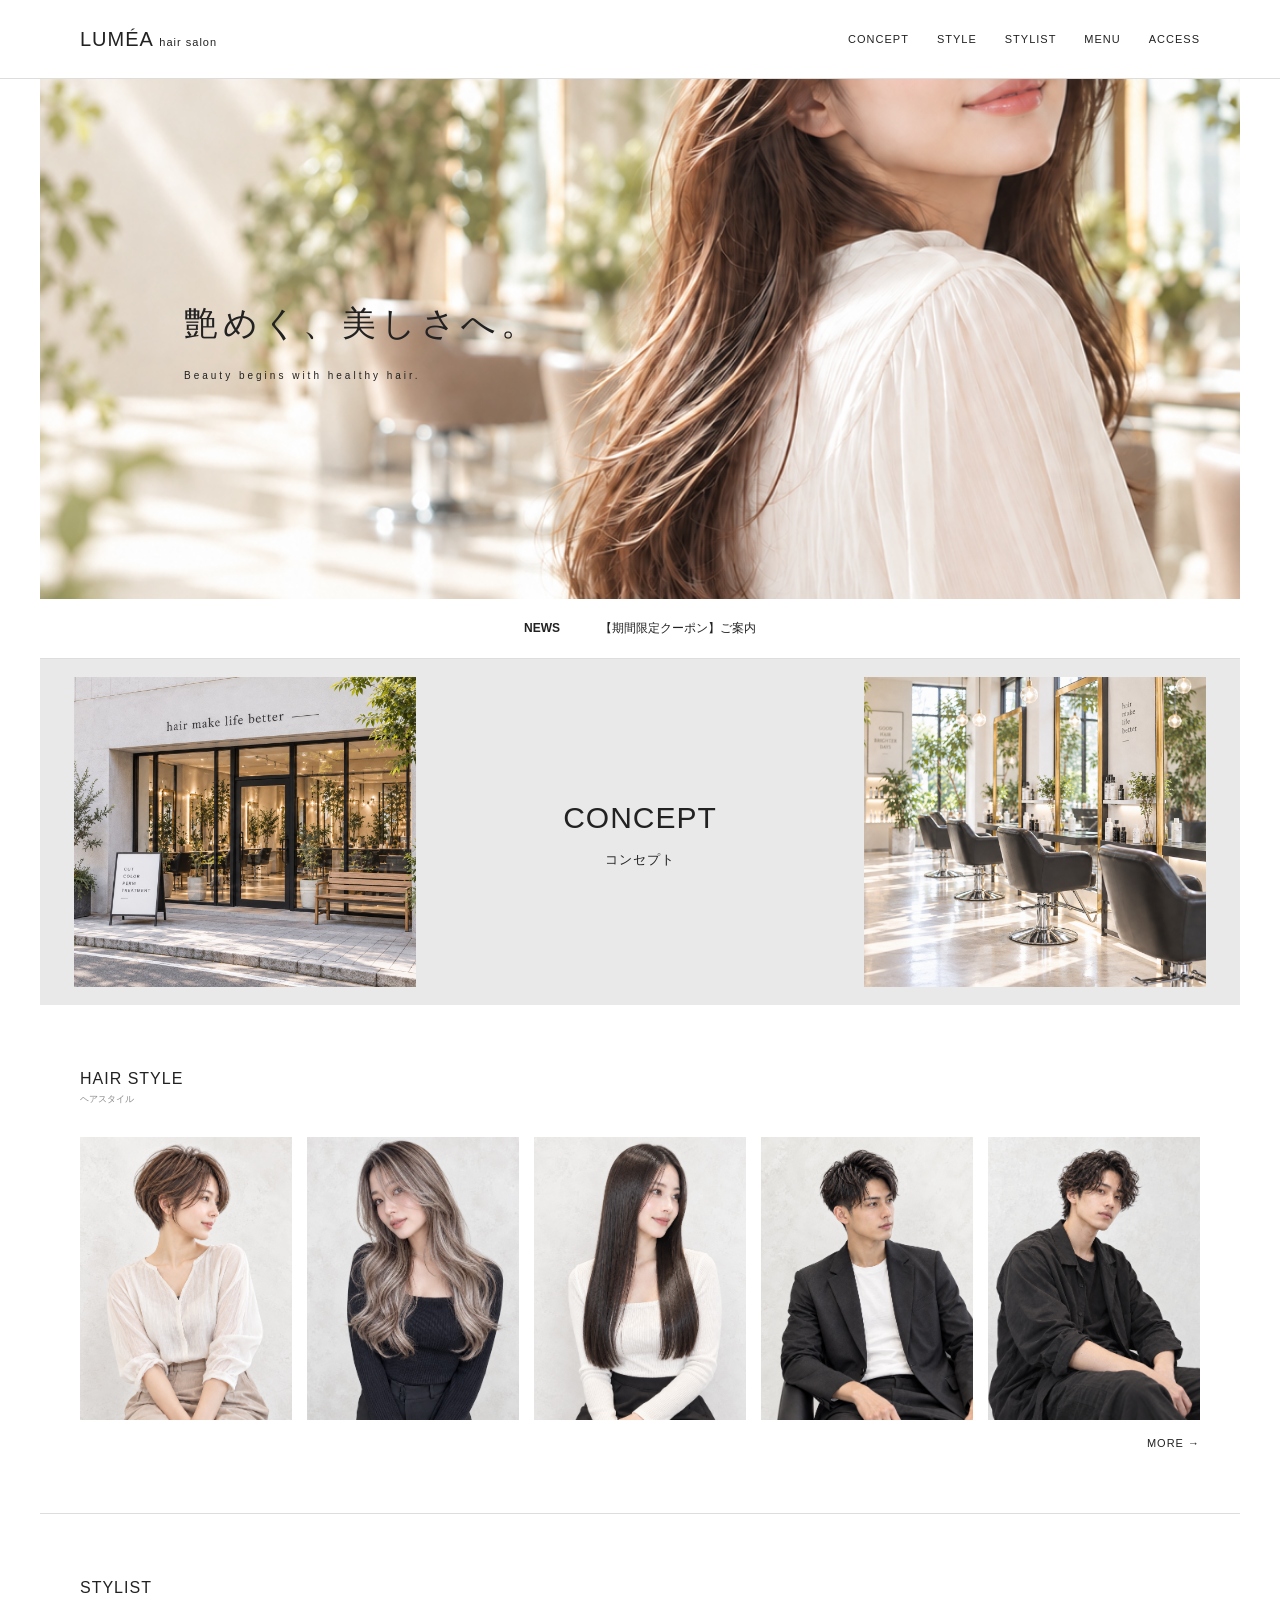
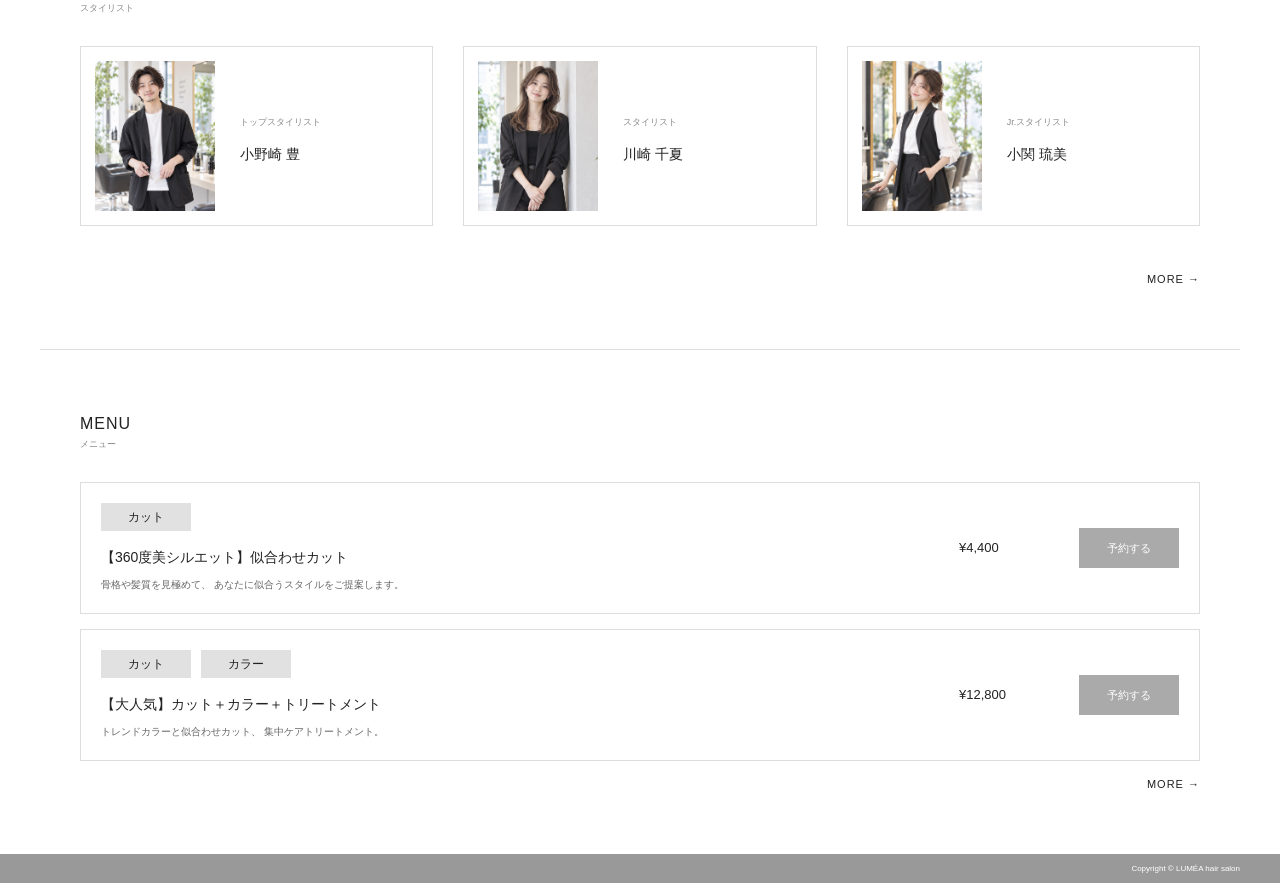
==== commit 5d256c7d: "Add files via upload" ====
--- a/index.html
+++ b/index.html
@@ -25,7 +25,7 @@
         <a href="style.html">STYLE</a>
         <a href="stylist.html">STYLIST</a>
         <a href="menu.html">MENU</a>
-        <a href="#">ACCESS</a>
+        <a href="access.html">ACCESS</a>
       </nav>
   
       <!-- SP HAMBURGER -->
@@ -203,7 +203,7 @@
       </a>
   
   
-      <div class="staff-card staff-fade">
+      <a href="stylist-kawasaki.html" class="staff-card staff-fade">
   
         <img src="images/staff02.png" alt="">
   
@@ -212,21 +212,21 @@
           <h3>川崎 千夏</h3>
         </div>
   
-      </div>
-  
-  
-      <div class="staff-card staff-fade">
+      </a>
+  
+  
+      <a href="stylist-ozeki.html" class="staff-card staff-fade">
   
         <img src="images/staff03.png" alt="">
   
         <div>
-          <span>アシスタント</span>
+          <span>Jr.スタイリスト</span>
           <h3>小関 琉美</h3>
         </div>
   
       </div>
   
-    </div>
+    </a>
   
   
     <div class="section-more-wrap">
--- a/css/style.css
+++ b/css/style.css
@@ -94,6 +94,193 @@
   width: 100%;
 }
 
+/* =========================
+HAMBURGER
+========================= */
+
+.hamburger {
+  display: none;
+
+  width: 32px;
+  height: 24px;
+
+  position: relative;
+
+  border: none;
+  background: none;
+
+  padding: 0;
+
+  cursor: pointer;
+
+  z-index: 1100;
+}
+
+.hamburger span {
+  position: absolute;
+
+  left: 0;
+
+  width: 100%;
+  height: 1px;
+
+  background: #222;
+
+  transition:
+    transform 0.3s ease,
+    top 0.3s ease,
+    opacity 0.3s ease;
+}
+
+.hamburger span:nth-child(1) {
+  top: 2px;
+}
+
+.hamburger span:nth-child(2) {
+  top: 11px;
+}
+
+.hamburger span:nth-child(3) {
+  top: 20px;
+}
+
+
+/* 開いた時 × にする */
+
+.hamburger.active span:nth-child(1) {
+  top: 11px;
+
+  transform: rotate(45deg);
+}
+
+.hamburger.active span:nth-child(2) {
+  opacity: 0;
+}
+
+.hamburger.active span:nth-child(3) {
+  top: 11px;
+
+  transform: rotate(-45deg);
+}
+
+
+/* =========================
+SP NAV
+========================= */
+
+.sp-nav {
+  display: none;
+}
+
+@media (max-width: 768px) {
+
+  /* PCナビを隠す */
+  .nav {
+    display: none;
+  }
+
+  /* ハンバーガー表示 */
+  .hamburger {
+    display: block;
+  }
+
+  .header {
+    position: sticky;
+    top: 0;
+
+    z-index: 1000;
+
+    background: #fff;
+  }
+
+  .header-inner {
+    position: relative;
+
+    z-index: 1100;
+  }
+
+
+  /* =========================
+  スマホメニュー
+  ========================= */
+
+  .sp-nav {
+    position: fixed;
+
+    top: 0;
+    left: 0;
+
+    width: 100%;
+    height: 100vh;
+
+    display: flex;
+
+    flex-direction: column;
+
+    justify-content: center;
+
+    padding: 80px 35px 40px;
+
+    background: rgba(255, 255, 255, 0.98);
+
+    opacity: 0;
+    visibility: hidden;
+
+    transform: translateY(-15px);
+
+    transition:
+      opacity 0.35s ease,
+      visibility 0.35s ease,
+      transform 0.35s ease;
+
+    z-index: 1050;
+  }
+
+
+  .sp-nav.active {
+    opacity: 1;
+
+    visibility: visible;
+
+    transform: translateY(0);
+  }
+
+
+  .sp-nav a {
+    padding: 18px 0;
+
+    border-bottom: 1px solid #ddd;
+
+    font-size: 17px;
+
+    letter-spacing: 2px;
+  }
+
+
+  .sp-nav a:first-child {
+    border-top: 1px solid #ddd;
+  }
+
+
+  .sp-nav span {
+    display: block;
+  }
+
+
+  .sp-nav small {
+    display: block;
+
+    margin-top: 4px;
+
+    font-size: 9px;
+
+    letter-spacing: 1px;
+
+    color: #999;
+  }
+
+}
+
 
 /* =========================
 MAIN
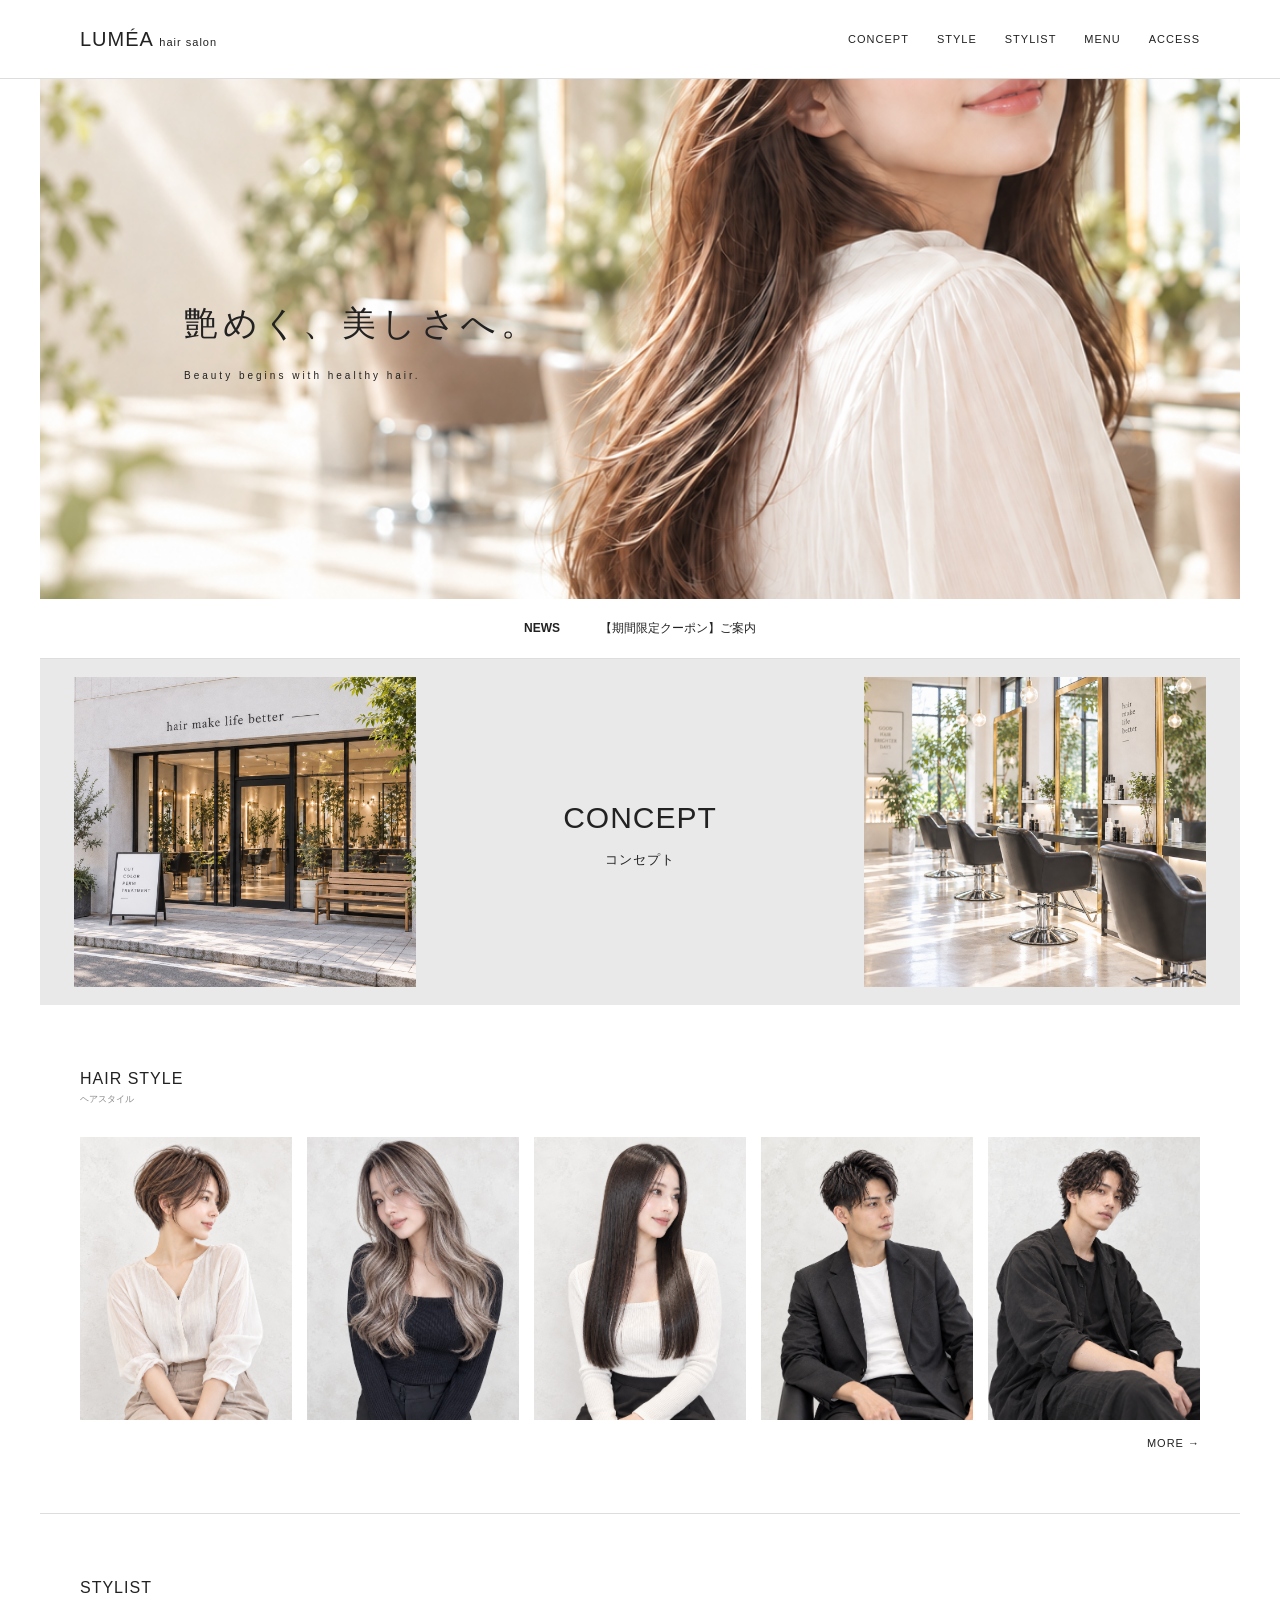
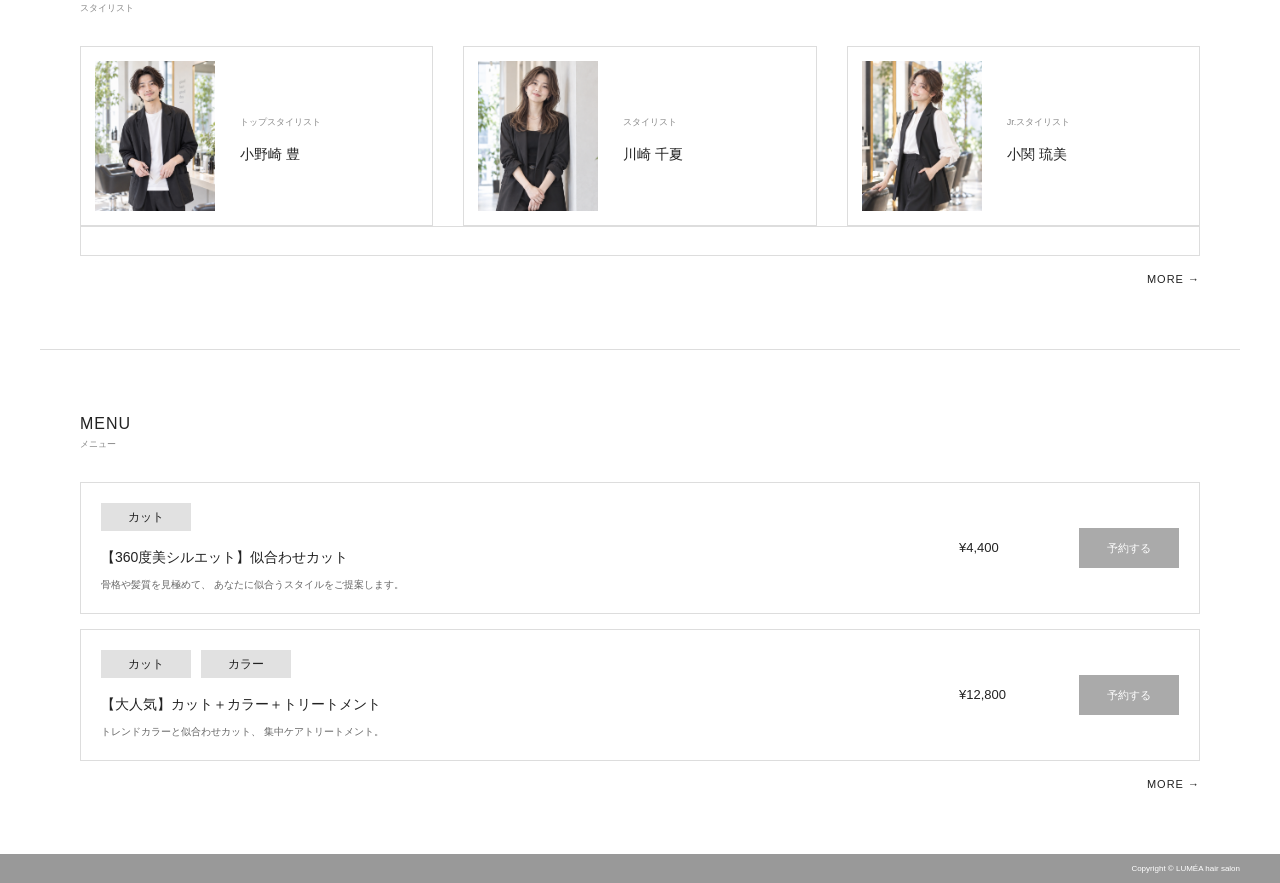
==== commit c915f0b8: "Add files via upload" ====
--- a/index.html
+++ b/index.html
@@ -66,7 +66,7 @@
         <small>メニュー</small>
       </a>
   
-      <a href="#">
+      <a href="access.html">
         <span>ACCESS</span>
         <small>アクセス</small>
       </a>
--- a/css/style.css
+++ b/css/style.css
@@ -2954,4 +2954,275 @@
     transform: none;
   }
 
+}
+
+/* =========================
+ACCESS PAGE
+========================= */
+
+.access-main {
+  max-width: 1200px;
+  margin: 0 auto;
+}
+
+
+/* =========================
+PAGE TITLE
+========================= */
+
+.access-page-title {
+  text-align: center;
+  padding: 45px 40px 18px;
+}
+
+.access-page-title h1 {
+  margin: 0;
+
+  font-size: 30px;
+  font-weight: 400;
+
+  letter-spacing: 1px;
+}
+
+.access-page-title p {
+  margin-top: 5px;
+
+  font-size: 13px;
+  letter-spacing: 1px;
+}
+
+.access-page-title::after {
+  content: "";
+
+  display: block;
+
+  width: 100%;
+  height: 5px;
+
+  margin-top: 12px;
+
+  background: #dedede;
+}
+
+
+/* =========================
+MAP
+========================= */
+
+.access-map {
+  width: 650px;
+
+  margin: 55px auto 70px;
+}
+
+.access-map img {
+  display: block;
+
+  width: 100%;
+  height: auto;
+
+  object-fit: contain;
+}
+
+
+/* =========================
+ACCESS INFO
+========================= */
+
+.access-info {
+  width: 900px;
+
+  margin: 0 auto;
+}
+
+.access-row {
+  display: grid;
+
+  grid-template-columns: 160px 1fr;
+
+  align-items: center;
+
+  min-height: 70px;
+
+  border-top: 1px solid #777;
+}
+
+.access-row:last-child {
+  border-bottom: 1px solid #777;
+}
+
+.access-label {
+  padding: 18px 20px;
+
+  font-size: 20px;
+  font-weight: 600;
+
+  text-align: center;
+}
+
+.access-value {
+  padding: 18px 20px;
+
+  font-size: 19px;
+
+  line-height: 1.7;
+}
+
+.access-row-text {
+  align-items: start;
+}
+
+.access-row-text .access-label,
+.access-row-text .access-value {
+  padding-top: 20px;
+  padding-bottom: 20px;
+}
+
+
+/* =========================
+CONTACT
+========================= */
+
+.access-contact {
+  display: flex;
+
+  justify-content: center;
+
+  margin: 90px 0 150px;
+}
+
+.contact-btn {
+  display: flex;
+
+  justify-content: center;
+  align-items: center;
+
+  width: 300px;
+  height: 75px;
+
+  background: #aaa;
+  color: #fff;
+
+  font-size: 22px;
+
+  transition:
+    background 0.3s ease,
+    transform 0.3s ease;
+}
+
+.contact-btn:hover {
+  background: #929292;
+
+  transform: translateY(-4px);
+}
+
+/* =========================
+ACCESS PAGE SMARTPHONE
+========================= */
+
+@media (max-width: 768px) {
+
+  .access-main {
+    width: 100%;
+  }
+
+
+  /* -------------------------
+  TITLE
+  ------------------------- */
+
+  .access-page-title {
+    padding: 30px 20px 14px;
+  }
+
+  .access-page-title h1 {
+    font-size: 22px;
+  }
+
+  .access-page-title p {
+    font-size: 10px;
+  }
+
+  .access-page-title::after {
+    height: 3px;
+
+    margin-top: 10px;
+  }
+
+
+  /* -------------------------
+  MAP
+  ------------------------- */
+
+  .access-map {
+    width: calc(100% - 32px);
+
+    margin: 35px auto 45px;
+  }
+
+  .access-map img {
+    width: 100%;
+
+    height: auto;
+  }
+
+
+  /* -------------------------
+  INFO
+  ------------------------- */
+
+  .access-info {
+    width: calc(100% - 32px);
+  }
+
+  .access-row {
+    display: block;
+
+    min-height: auto;
+
+    padding: 18px 0;
+  }
+
+  .access-label {
+    padding: 0 4px 8px;
+
+    font-size: 14px;
+
+    text-align: left;
+  }
+
+  .access-value {
+    padding: 0 4px;
+
+    font-size: 14px;
+
+    line-height: 1.8;
+  }
+
+
+  /* アクセス文章 */
+  .access-row-text .access-value {
+    font-size: 13px;
+  }
+
+
+  /* -------------------------
+  CONTACT
+  ------------------------- */
+
+  .access-contact {
+    margin: 55px 16px 80px;
+  }
+
+  .contact-btn {
+    width: 100%;
+    height: 58px;
+
+    font-size: 16px;
+  }
+
+  .contact-btn:hover {
+    transform: none;
+  }
+
 }
